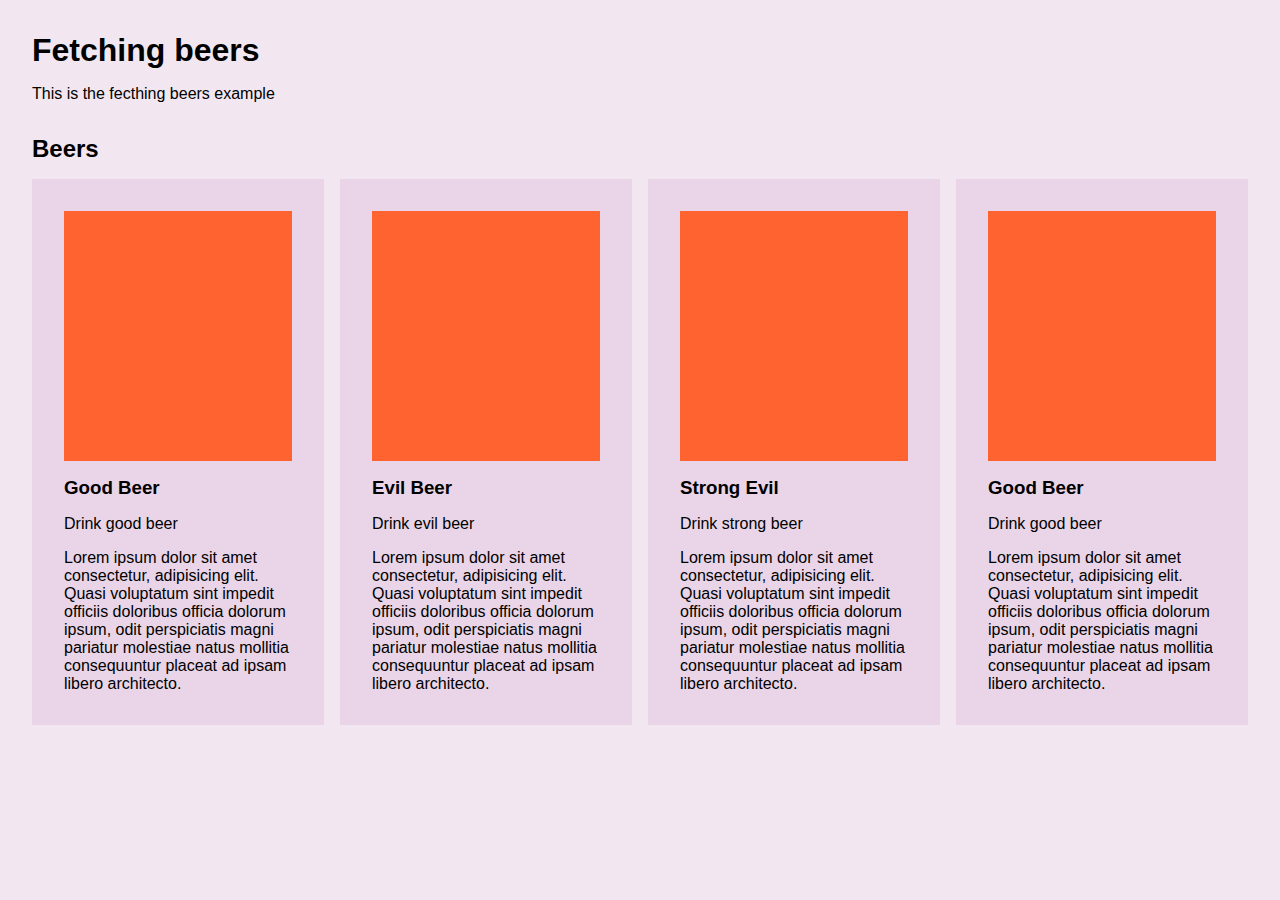
==== index.html @ 433e0cb1 "første commit" ====
<!DOCTYPE html>
<html lang="en">

<head>
    <meta charset="UTF-8">
    <meta name="viewport" content="width=device-width, initial-scale=1.0">
    <title>Fetching beers</title>
    <link rel="stylesheet" href="style.css">
</head>

<body>
    <header>
        <h1>Fetching beers</h1>
        <p>This is the fecthing beers example</p>
    </header>
    <section>
        <h2>Beers</h2>
        <div class="beer_container">
            <article>
                <div class="beer_image_container"></div>
                <h3 class="beer_name">Good Beer</h3>
                <p class="beer_tagline">Drink good beer</p>
                <p class="beer_description">Lorem ipsum dolor sit amet consectetur, adipisicing elit. Quasi voluptatum
                    sint impedit officiis doloribus officia dolorum ipsum, odit perspiciatis magni pariatur molestiae
                    natus mollitia consequuntur placeat ad ipsam libero architecto.</p>
            </article>
            <article>
                <div class="beer_image_container"></div>
                <h3 class="beer_name">Evil Beer</h3>
                <p class="beer_tagline">Drink evil beer</p>
                <p class="beer_description">Lorem ipsum dolor sit amet consectetur, adipisicing elit. Quasi voluptatum
                    sint impedit officiis doloribus officia dolorum ipsum, odit perspiciatis magni pariatur molestiae
                    natus mollitia consequuntur placeat ad ipsam libero architecto.</p>
            </article>
            <article>
                <div class="beer_image_container"></div>
                <h3 class="beer_name">Strong Evil</h3>
                <p class="beer_tagline">Drink strong beer</p>
                <p class="beer_description">Lorem ipsum dolor sit amet consectetur, adipisicing elit. Quasi voluptatum
                    sint impedit officiis doloribus officia dolorum ipsum, odit perspiciatis magni pariatur molestiae
                    natus mollitia consequuntur placeat ad ipsam libero architecto.</p>
            </article>
            <article>
                <div class="beer_image_container"></div>
                <h3 class="beer_name">Good Beer</h3>
                <p class="beer_tagline">Drink good beer</p>
                <p class="beer_description">Lorem ipsum dolor sit amet consectetur, adipisicing elit. Quasi voluptatum
                    sint impedit officiis doloribus officia dolorum ipsum, odit perspiciatis magni pariatur molestiae
                    natus mollitia consequuntur placeat ad ipsam libero architecto.</p>
            </article>
        </div>
    </section>



    <script src="script.js"></script>
</body>

</html>
---- style.css ----
* {
  box-sizing: border-box;
  padding: 0;
  margin: 0;
}

body {
  font-family: Arial, Helvetica, sans-serif;
  margin: 2rem;
  background-color: rgb(242, 231, 241);
}

h1,
h2 {
  margin-bottom: 1rem;
}

header {
  margin-bottom: 2rem;
}

.beer_container {
  display: grid;
  grid-template-columns: repeat(auto-fill, minmax(250px, 1fr));
  gap: 1rem;
}

.beer_container article {
  background-color: rgb(233, 213, 231);
  padding: 2rem;
  display: flex;
  flex-direction: column;
  gap: 1rem;
}

.beer_image_container {
  background-color: rgb(255, 99, 47);
  max-width: 100%;
  height: 250px;
}
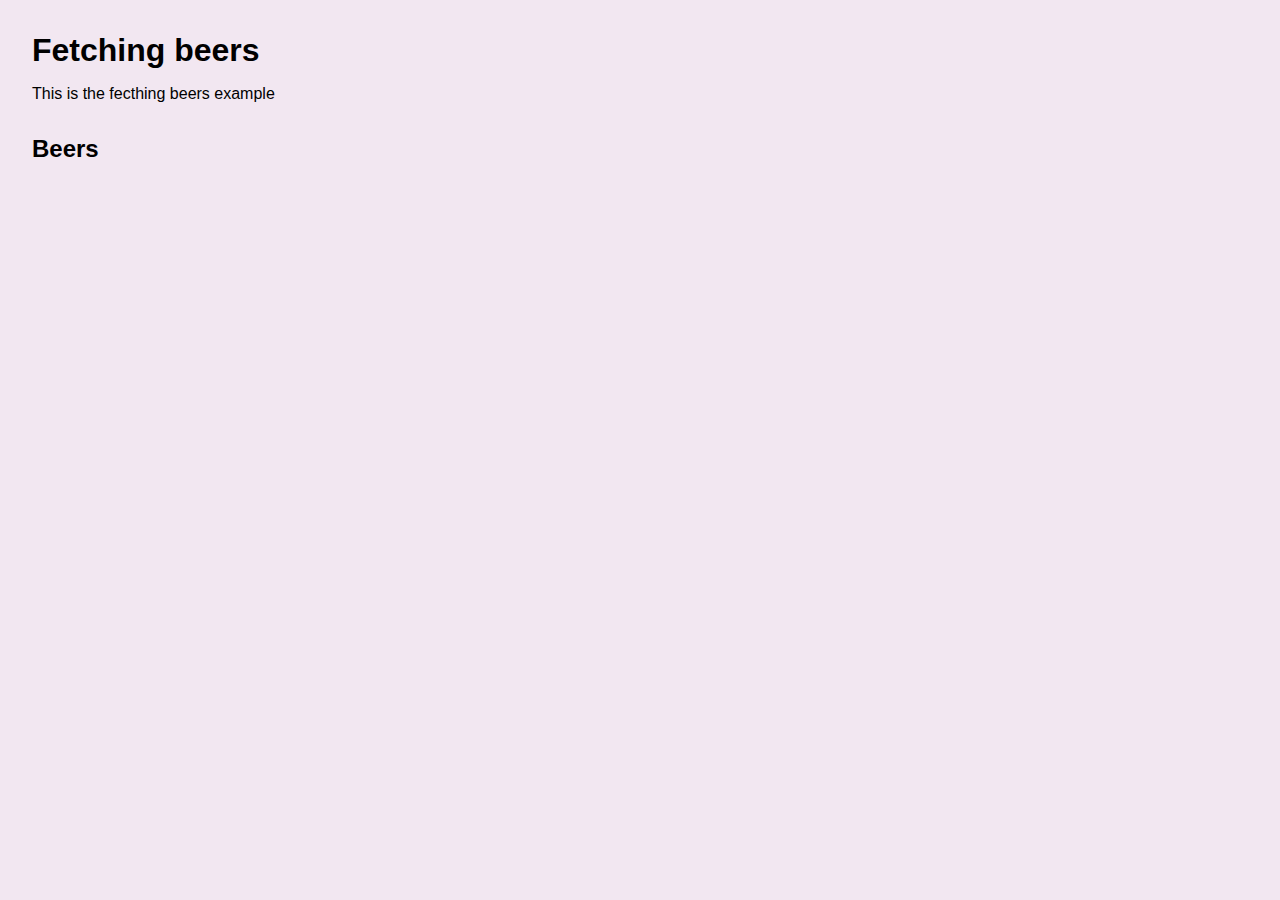
==== commit 0ae4131c: "template" ====
--- a/index.html
+++ b/index.html
@@ -16,15 +16,12 @@
     <section>
         <h2>Beers</h2>
         <div class="beer_container">
-            <article>
-                <div class="beer_image_container"></div>
-                <h3 class="beer_name">Good Beer</h3>
-                <p class="beer_tagline">Drink good beer</p>
-                <p class="beer_description">Lorem ipsum dolor sit amet consectetur, adipisicing elit. Quasi voluptatum
-                    sint impedit officiis doloribus officia dolorum ipsum, odit perspiciatis magni pariatur molestiae
-                    natus mollitia consequuntur placeat ad ipsam libero architecto.</p>
-            </article>
-            <article>
+
+
+
+
+
+            <!-- <article>
                 <div class="beer_image_container"></div>
                 <h3 class="beer_name">Evil Beer</h3>
                 <p class="beer_tagline">Drink evil beer</p>
@@ -47,7 +44,7 @@
                 <p class="beer_description">Lorem ipsum dolor sit amet consectetur, adipisicing elit. Quasi voluptatum
                     sint impedit officiis doloribus officia dolorum ipsum, odit perspiciatis magni pariatur molestiae
                     natus mollitia consequuntur placeat ad ipsam libero architecto.</p>
-            </article>
+            </article> -->
         </div>
     </section>
 
@@ -56,4 +53,14 @@
     <script src="script.js"></script>
 </body>
 
-</html>+</html>
+<template class="beer_template">
+    <article class="beer_article">
+        <div class="beer_image_container"></div>
+        <h3 class="beer_name">Good Beer</h3>
+        <p class="beer_tagline">Drink good beer</p>
+        <p class="beer_description">Lorem ipsum dolor sit amet consectetur, adipisicing elit. Quasi voluptatum
+            sint impedit officiis doloribus officia dolorum ipsum, odit perspiciatis magni pariatur molestiae
+            natus mollitia consequuntur placeat ad ipsam libero architecto.</p>
+    </article>
+</template>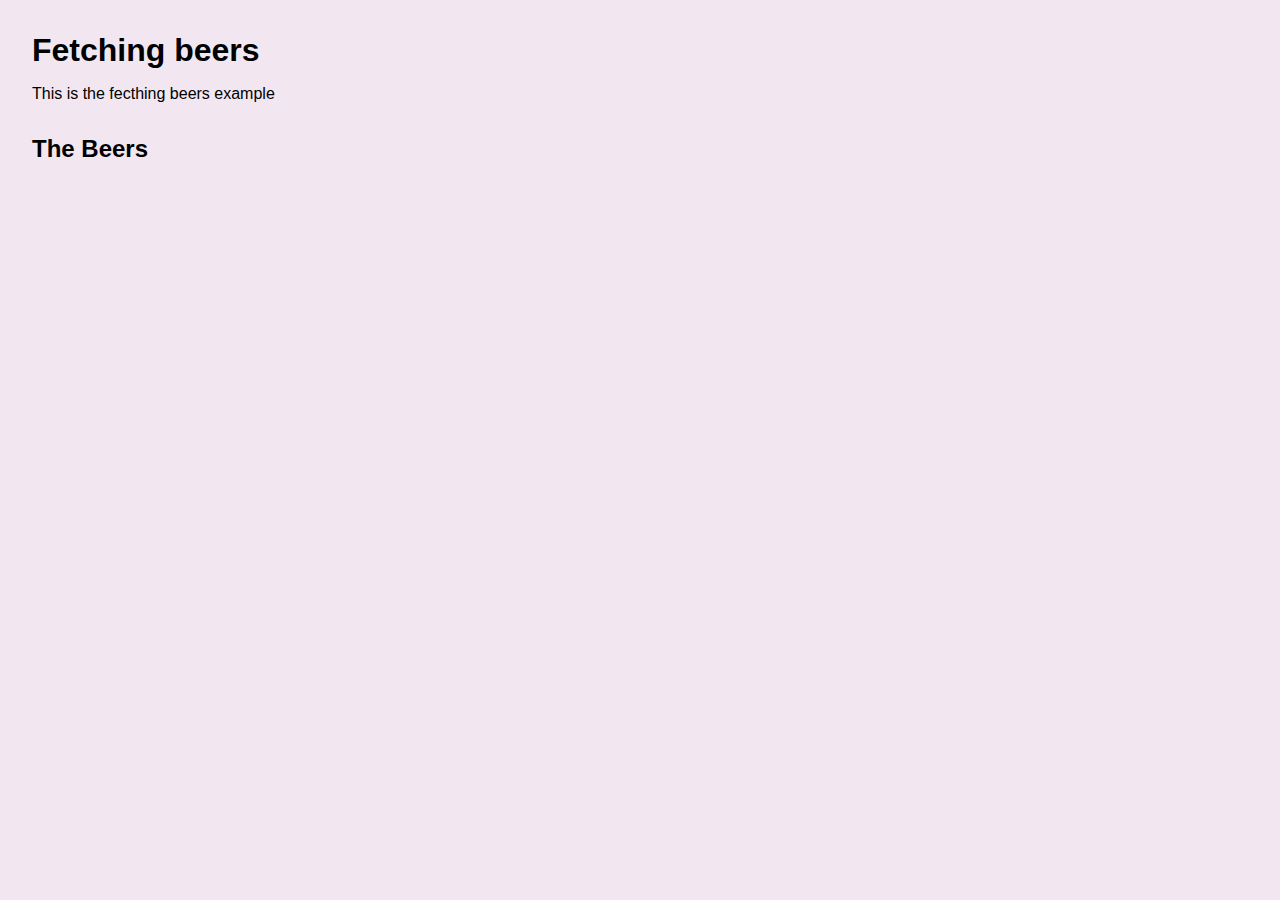
==== commit 1ba2c3ef: "api" ====
--- a/index.html
+++ b/index.html
@@ -13,42 +13,11 @@
         <h1>Fetching beers</h1>
         <p>This is the fecthing beers example</p>
     </header>
+
     <section>
-        <h2>Beers</h2>
-        <div class="beer_container">
-
-
-
-
-
-            <!-- <article>
-                <div class="beer_image_container"></div>
-                <h3 class="beer_name">Evil Beer</h3>
-                <p class="beer_tagline">Drink evil beer</p>
-                <p class="beer_description">Lorem ipsum dolor sit amet consectetur, adipisicing elit. Quasi voluptatum
-                    sint impedit officiis doloribus officia dolorum ipsum, odit perspiciatis magni pariatur molestiae
-                    natus mollitia consequuntur placeat ad ipsam libero architecto.</p>
-            </article>
-            <article>
-                <div class="beer_image_container"></div>
-                <h3 class="beer_name">Strong Evil</h3>
-                <p class="beer_tagline">Drink strong beer</p>
-                <p class="beer_description">Lorem ipsum dolor sit amet consectetur, adipisicing elit. Quasi voluptatum
-                    sint impedit officiis doloribus officia dolorum ipsum, odit perspiciatis magni pariatur molestiae
-                    natus mollitia consequuntur placeat ad ipsam libero architecto.</p>
-            </article>
-            <article>
-                <div class="beer_image_container"></div>
-                <h3 class="beer_name">Good Beer</h3>
-                <p class="beer_tagline">Drink good beer</p>
-                <p class="beer_description">Lorem ipsum dolor sit amet consectetur, adipisicing elit. Quasi voluptatum
-                    sint impedit officiis doloribus officia dolorum ipsum, odit perspiciatis magni pariatur molestiae
-                    natus mollitia consequuntur placeat ad ipsam libero architecto.</p>
-            </article> -->
-        </div>
+        <h2>The Beers</h2>
+        <div class="beer_container"></div>
     </section>
-
-
 
     <script src="script.js"></script>
 </body>
@@ -56,7 +25,9 @@
 </html>
 <template class="beer_template">
     <article class="beer_article">
-        <div class="beer_image_container"></div>
+        <div class="beer_image_container">
+            <img class="beer_image">
+        </div>
         <h3 class="beer_name">Good Beer</h3>
         <p class="beer_tagline">Drink good beer</p>
         <p class="beer_description">Lorem ipsum dolor sit amet consectetur, adipisicing elit. Quasi voluptatum
--- a/style.css
+++ b/style.css
@@ -35,6 +35,13 @@
 
 .beer_image_container {
   background-color: rgb(255, 99, 47);
+  display: flex;
+  flex-direction: row;
+  justify-content: center;
+  padding: 0.5rem;
+}
+
+.beer_image {
   max-width: 100%;
   height: 250px;
 }
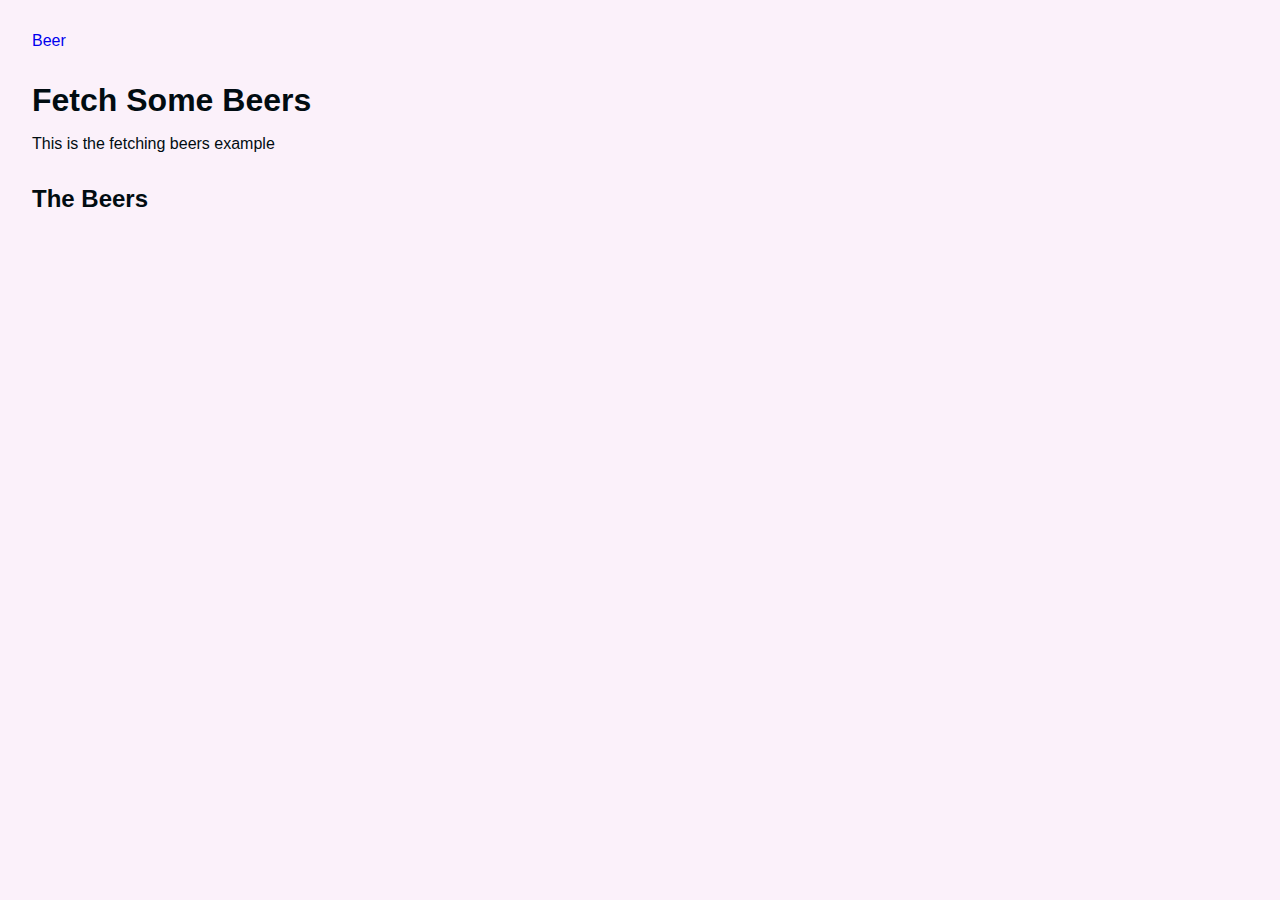
==== commit 0735903c: "final beer" ====
--- a/index.html
+++ b/index.html
@@ -2,36 +2,41 @@
 <html lang="en">
 
 <head>
-    <meta charset="UTF-8">
-    <meta name="viewport" content="width=device-width, initial-scale=1.0">
-    <title>Fetching beers</title>
-    <link rel="stylesheet" href="style.css">
+    <meta charset="UTF-8" />
+    <meta name="viewport" content="width=device-width, initial-scale=1.0" />
+    <title>Fetch Some Beers</title>
+    <link rel="stylesheet" href="style.css" />
 </head>
 
 <body>
+    <nav><a href="index.html">Beer</a></nav>
     <header>
-        <h1>Fetching beers</h1>
-        <p>This is the fecthing beers example</p>
+        <h1>Fetch Some Beers</h1>
+        <p>This is the fetching beers example</p>
     </header>
-
     <section>
         <h2>The Beers</h2>
         <div class="beer_container"></div>
     </section>
-
     <script src="script.js"></script>
 </body>
 
 </html>
 <template class="beer_template">
     <article class="beer_article">
+        <div class="beer_abv_info">
+            <p class="beer_abv">abv: <span class="beer_abv_data">5.5</span>%</p>
+            <p class="beer_strong hide">Strong</p>
+        </div>
         <div class="beer_image_container">
-            <img class="beer_image">
+            <img class="beer_image" />
         </div>
-        <h3 class="beer_name">Good Beer</h3>
-        <p class="beer_tagline">Drink good beer</p>
-        <p class="beer_description">Lorem ipsum dolor sit amet consectetur, adipisicing elit. Quasi voluptatum
-            sint impedit officiis doloribus officia dolorum ipsum, odit perspiciatis magni pariatur molestiae
-            natus mollitia consequuntur placeat ad ipsam libero architecto.</p>
+        <h3 class="beer_name">Goood Beer</h3>
+        <p class="beer_tagline">Drink god beer</p>
+        <p class="beer_description">Lorem ipsum dolor sit amet, consectetur adipisicing elit. Reiciendis animi nostrum
+            ipsa nisi repellendus, aliquam aperiam iure repellat pariatur temporibus, saepe et magnam commodi fugit
+            possimus architecto ea aut corrupti.</p>
+        <p class="beer_twist hide">With a twist!</p>
+        <a class="beer_link"></a>
     </article>
 </template>--- a/style.css
+++ b/style.css
@@ -4,15 +4,34 @@
   margin: 0;
 }
 
+nav {
+  margin-bottom: 2rem;
+}
+
+nav a {
+  text-decoration: none;
+}
+
 body {
-  font-family: Arial, Helvetica, sans-serif;
   margin: 2rem;
-  background-color: rgb(242, 231, 241);
+  background-color: rgb(251, 241, 250);
+  font-family: sans-serif;
+  color: rgb(1, 12, 17);
 }
 
 h1,
 h2 {
   margin-bottom: 1rem;
+}
+
+h1,
+h2,
+h3 {
+  font-family: Arial, Helvetica, sans-serif;
+}
+
+p {
+  margin-bottom: 0.5rem;
 }
 
 header {
@@ -25,16 +44,48 @@
   gap: 1rem;
 }
 
-.beer_container article {
-  background-color: rgb(233, 213, 231);
+.beer_article {
+  position: relative;
+  background-color: rgb(237, 229, 217);
   padding: 2rem;
   display: flex;
   flex-direction: column;
   gap: 1rem;
 }
 
+.beer_article.strong {
+  background-color: rgb(230, 188, 231);
+}
+
+.beer_article.twist {
+  background-color: rgb(238, 231, 255);
+}
+
+.beer_tagline {
+  font-style: italic;
+  color: rgb(0, 0, 0);
+}
+
+.beer_link {
+  position: absolute;
+  top: 0;
+  left: 0;
+  width: 100%;
+  height: 100%;
+}
+
+.beer_twist {
+  position: absolute;
+  top: 50%;
+  background-color: rgb(128, 119, 253);
+  width: 80%;
+  padding: 1rem;
+  text-align: center;
+  font-size: larger;
+  font-family: Impact, Haettenschweiler, "Arial Narrow Bold", sans-serif;
+}
+
 .beer_image_container {
-  background-color: rgb(255, 99, 47);
   display: flex;
   flex-direction: row;
   justify-content: center;
@@ -43,5 +94,60 @@
 
 .beer_image {
   max-width: 100%;
-  height: 250px;
+  height: 350px;
 }
+
+.beer_abv_info {
+  display: flex;
+  flex-direction: row;
+  justify-content: space-between;
+}
+
+.beer_abv {
+  background-color: rgb(6, 79, 108);
+  color: white;
+  padding: 0.5rem;
+}
+
+.beer_strong {
+  background-color: rgb(156, 17, 215);
+  color: white;
+  padding: 0.5rem;
+}
+
+.hide {
+  display: none;
+}
+
+.single_beer {
+  display: grid;
+  grid-template-columns: repeat(auto-fit, minmax(350px, 1fr));
+  gap: 2rem;
+}
+
+.single_beer p {
+  width: 100%;
+  max-width: 55ch;
+}
+
+.single_beer section {
+}
+
+.single_beer_info {
+  display: flex;
+  flex-direction: column;
+}
+
+.single_beer_info img {
+  max-height: 450px;
+  align-self: center;
+  margin: 2rem 0;
+}
+
+.single_beer_info ul {
+  list-style: none;
+}
+
+.single_beer_info li {
+  margin-top: 0.5rem;
+}
